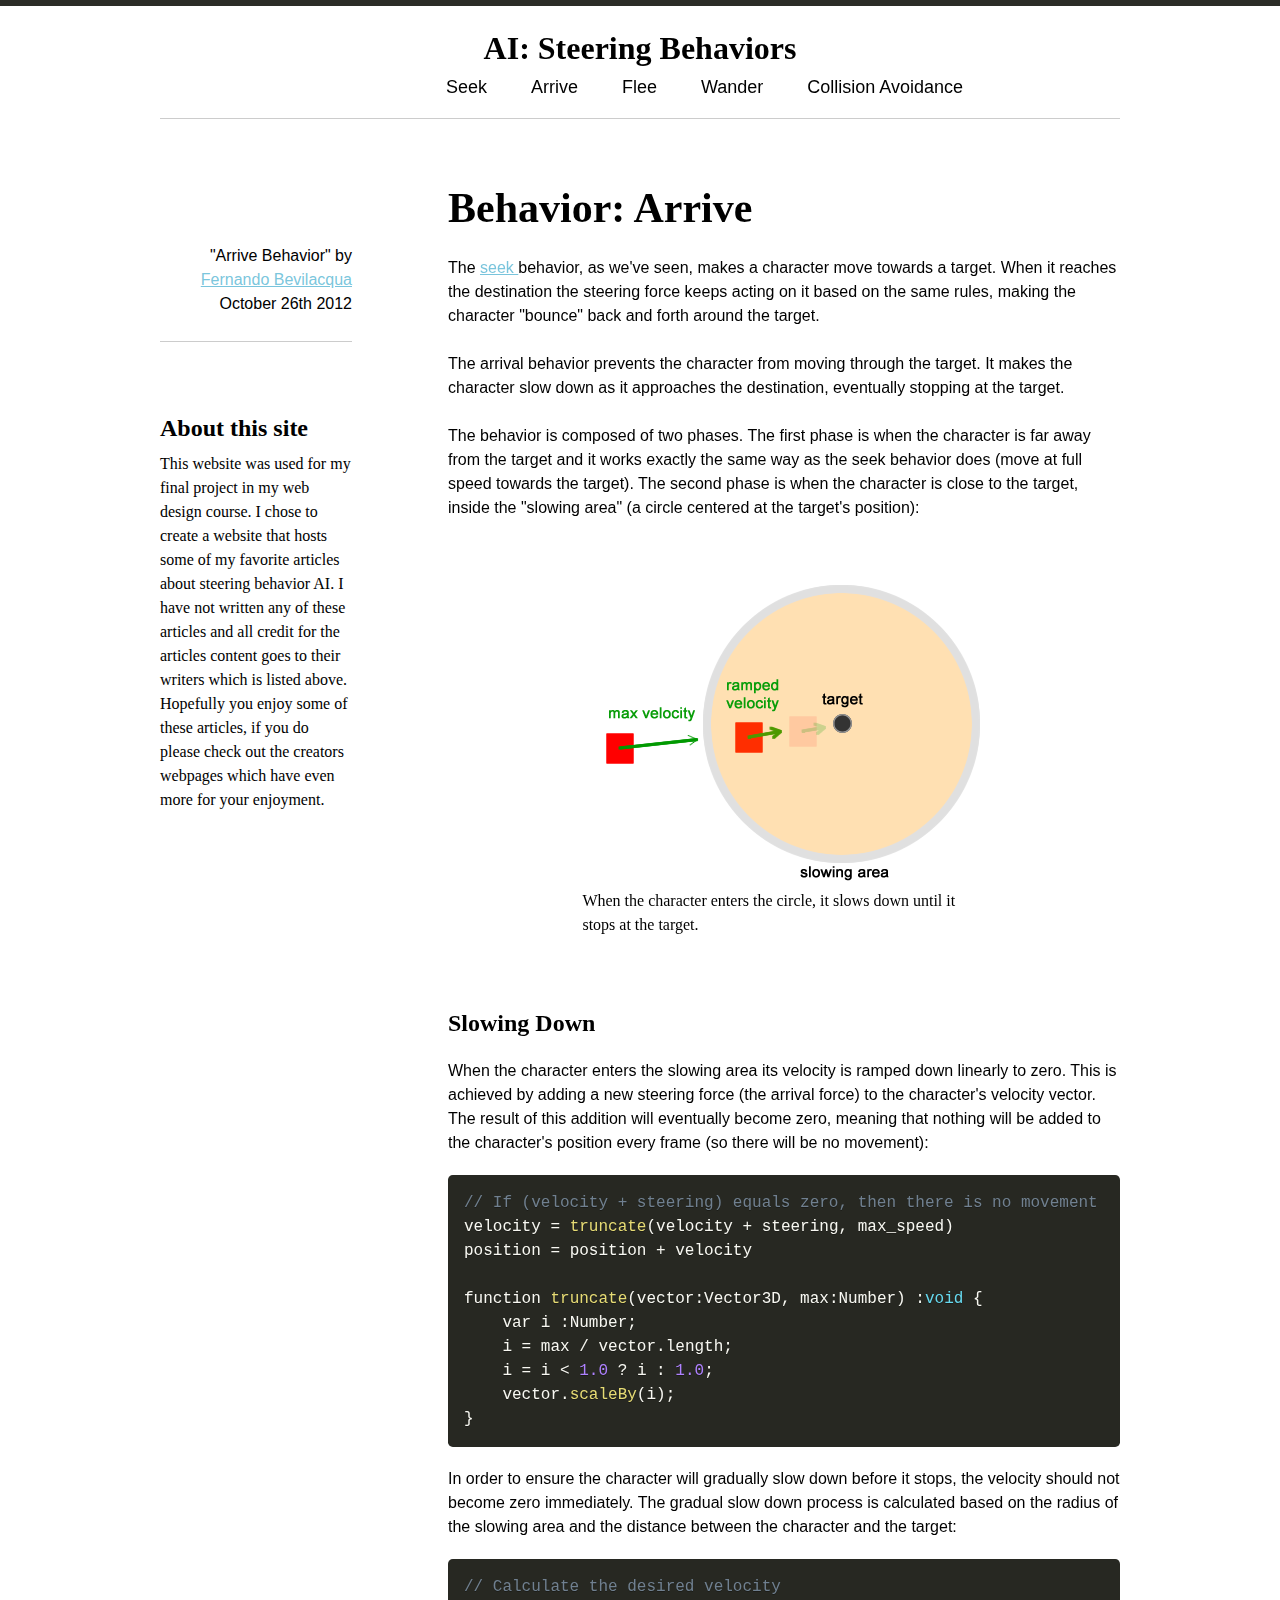
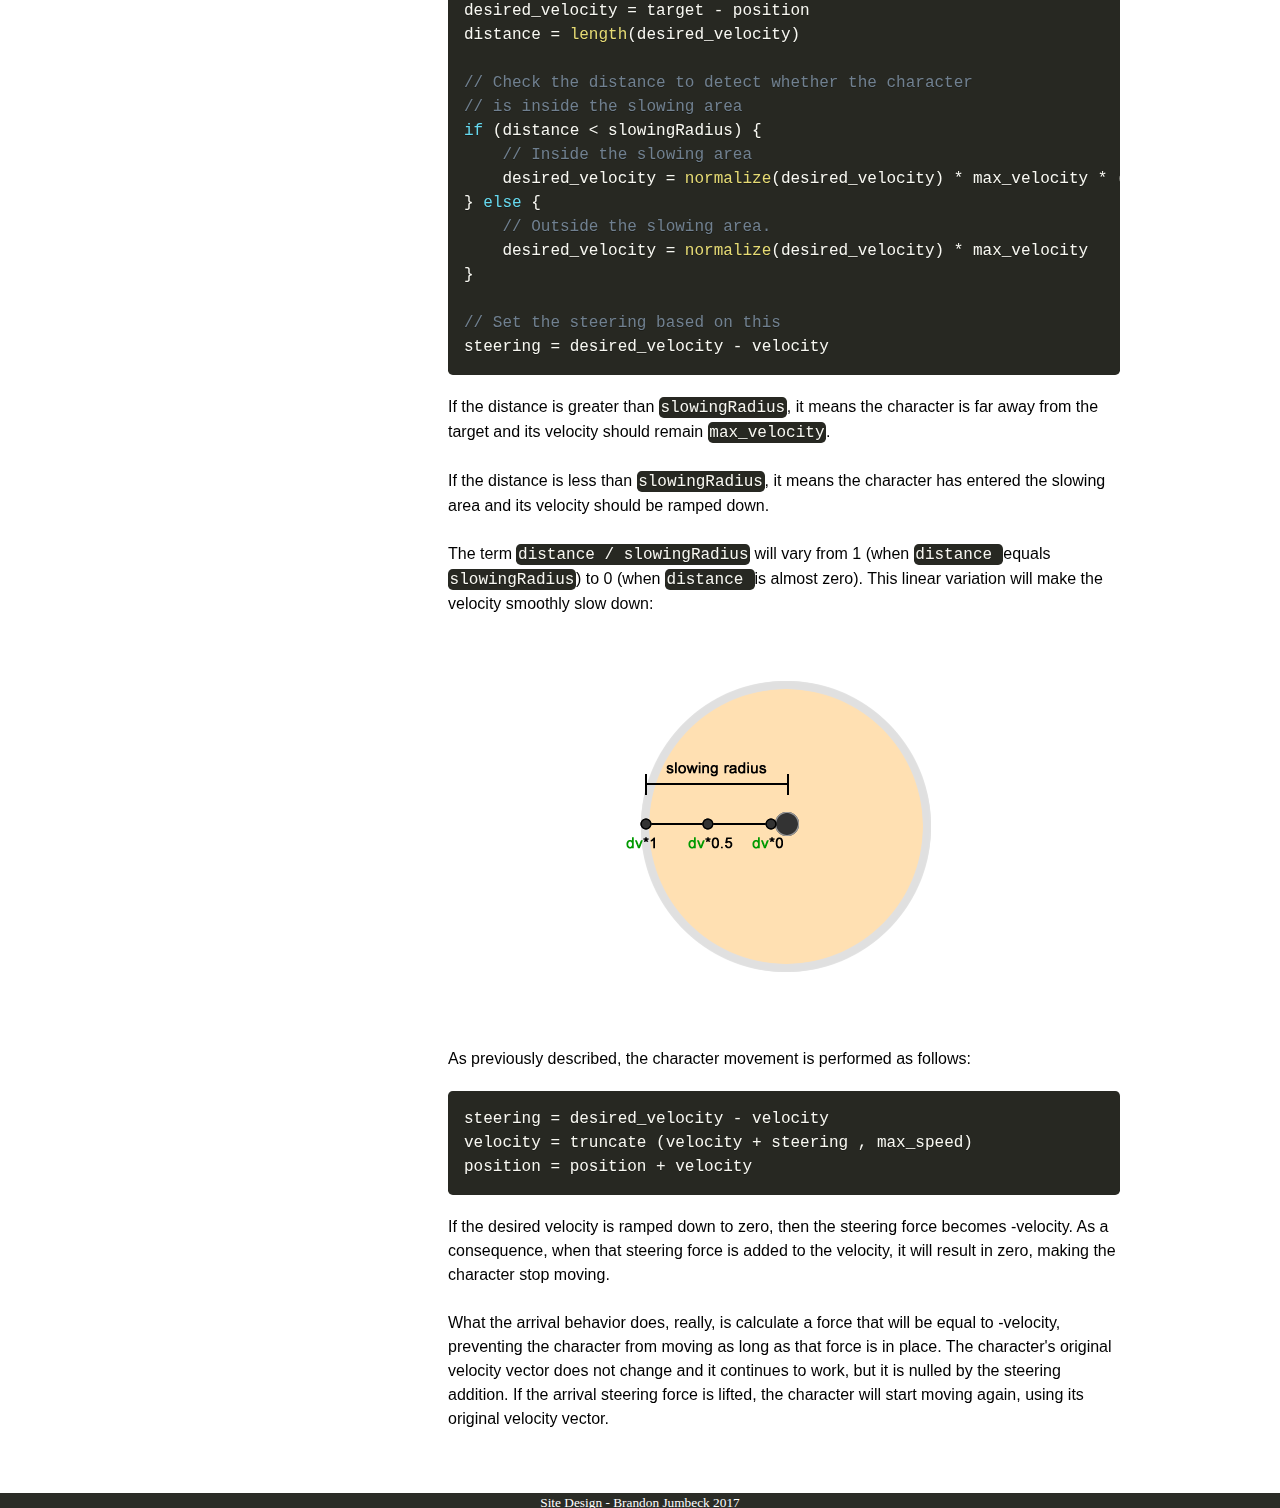
==== arrive.html @ 7009dbf5 "More Work" ====
<!DOCTYPE html PUBLIC "-//W3C//DTD XHTML 1.0 Strict//EN"
"http://www.w3.org/TR/xhtml1/DTD/xhtml1-strict.dtd">
<html xmlns="http://www.w3.org/1999/xhtml">

<head>
    <title>Arrive Behavior</title>
    <link rel="stylesheet" href="Resources/stylesheet.css">
    <link rel="stylesheet" href="Resources/prism.css">
    <script src="Resources/prism.js"></script>
</head>

<body>
    <div id="top_bar"/>

    <div id="below_top_bar">
        <header>
            <h1>AI: Steering Behaviors</h1>

            <nav>
                <ul>
                    <li><a href="index.html">Seek</a></li>
                    <li><a href="arrive.html">Arrive</a></li>
                    <li><a href="flee.html">Flee</a></li>
                    <li><a href="wander.html">Wander</a></li>
                    <li><a href="collision.html">Collision Avoidance</a></li>
                </ul>
            </nav>
        </header>

        <div id="sidebar">
            <p id="article_info">
                "Arrive Behavior" by <a href="https://gamedevelopment.tutsplus.com/tutorials/understanding-steering-behaviors-flee-and-arrival--gamedev-1303">Fernando Bevilacqua</a>
                October 26th 2012
            </p>

            <p id="about_info">
                <h3>About this site</h3>
                This website was used for my final project in my web design course.
                I chose to create a website that hosts some of my favorite articles about steering behavior AI. 
                I have not written any of these articles and all credit for the articles content goes to their 
                writers which is listed above.

                Hopefully you enjoy some of these articles, if you do please check out the creators webpages
                which have even more for your enjoyment.
            </p>
        </div>

        <div id="main_content">
            <h2>Behavior: Arrive</h2>
            <article>
                <p>
                    The <a href="index.html">seek </a> behavior, as we've seen, makes a character move towards a target. When it reaches the destination 
                    the steering force keeps acting on it based on the same rules, making the character "bounce" back and forth 
                    around the target.
                </p>

                <p>
                    The arrival behavior prevents the character from moving through the target. It makes the character 
                    slow down as it approaches the destination, eventually stopping at the target.
                </p>

                <p>
                    The behavior is composed of two phases. The first phase is when the character is far away from the target 
                    and it works exactly the same way as the seek behavior does (move at full speed towards the target). The second 
                    phase is when the character is close to the target, inside the "slowing area" (a circle centered at the target's position):
                </p>

                <figure>
                    <img src="Resources\Images\steering_forces_arrival_velocities.png">
                    <figcaption>When the character enters the circle, it slows down until it stops at the target.</figcaption>
                </figure>

                <h3>Slowing Down</h3>

                <p>
                    When the character enters the slowing area its velocity is ramped down linearly to zero. This is achieved by 
                    adding a new steering force (the arrival force) to the character's velocity vector. The result of this addition 
                    will eventually become zero, meaning that nothing will be added to the character's position every frame 
                    (so there will be no movement):
                </p>

                <!-- Hate this line but couldn't figure out how to get the third party to format it properly with correct whitespace -->
                <pre><code class="language-cpp">// If (velocity + steering) equals zero, then there is no movement
velocity = truncate(velocity + steering, max_speed)
position = position + velocity
                         
function truncate(vector:Vector3D, max:Number) :void {
    var i :Number;
    i = max / vector.length;
    i = i < 1.0 ? i : 1.0;
    vector.scaleBy(i);
}</code></pre>

                <p>
                    In order to ensure the character will gradually slow down before it stops, the velocity should not become zero 
                    immediately. The gradual slow down process is calculated based on the radius of the slowing area and the distance 
                    between the character and the target:
                </p>

                <!-- Hate this line but couldn't figure out how to get the third party to format it properly with correct whitespace -->
                <pre><code class="language-cpp">// Calculate the desired velocity
desired_velocity = target - position
distance = length(desired_velocity)
 
// Check the distance to detect whether the character
// is inside the slowing area
if (distance < slowingRadius) {
    // Inside the slowing area
    desired_velocity = normalize(desired_velocity) * max_velocity * (distance / slowingRadius)
} else {
    // Outside the slowing area.
    desired_velocity = normalize(desired_velocity) * max_velocity
}
 
// Set the steering based on this
steering = desired_velocity - velocity</code></pre>

                <p>
                    If the distance is greater than <code class="language-cpp">slowingRadius</code>, it means the character is far away from the 
                    target and its velocity should remain <code class="language-cpp">max_velocity</code>.
                </p>

                <p>
                    If the distance is less than <code class="language-cpp">slowingRadius</code>, it means the character has entered the slowing area and its 
                    velocity should be ramped down.
                </p>

                <p>
                    The term <code class="language-cpp">distance / slowingRadius</code> will vary from 1 (when <code class="language-cpp">distance </code> 
                    equals <code class="language-cpp">slowingRadius</code>) to 0 (when <code class="language-cpp">distance </code> is almost zero). 
                    This linear variation will make the velocity smoothly slow down:
                </p>

                <figure>
                    <img src="Resources\Images\steering_forces_arrival_slowing_down_factor.png">
                </figure>

                <p>As previously described, the character movement is performed as follows:</p>

                <!-- Hate this line but couldn't figure out how to get the third party to format it properly with correct whitespace -->
                <pre><code class="language-cpp">steering = desired_velocity - velocity
velocity = truncate (velocity + steering , max_speed)
position = position + velocity</code></pre>

                <p>
                    If the desired velocity is ramped down to zero, then the steering force becomes -velocity. As a consequence, when 
                    that steering force is added to the velocity, it will result in zero, making the character stop moving.
                </p>

                <p>
                    What the arrival behavior does, really, is calculate a force that will be equal to -velocity, preventing the character 
                    from moving as long as that force is in place. The character's original velocity vector does not change and it continues 
                    to work, but it is nulled by the steering addition. If the arrival steering force is lifted, the character will start moving again, 
                    using its original velocity vector.
                </p>
            </article>
        </div>
    </div>

    <footer>
        <small>Site Design - Brandon Jumbeck 2017</small>
    </footer>
</body>
---- Resources/stylesheet.css ----
* {
    margin: 0;
    padding: 0;
}

/**************************************
/ Header Markup
/*************************************/
header {
    border-bottom: 0.0625em solid #ccc;
    display: block;
    padding: 10px 50px;

    text-align: center;
}

header > h1 {
    display: inline-block;
    padding-top: 20px;
}

header > nav {
    display: inline-block;
    padding-left: 15%;
}

header > nav > ul > li {
    display: inline-block;
    padding: 10px 20px;
}

header > nav > ul > li > a {
    text-decoration: none;
    color: black;
    font-size: 18px;
}

header > nav > ul > li > a:hover {
    border-bottom: 0.1875em solid rgba(106, 190, 216, 0.9);
    padding-bottom: 5px;
}

/**************************************
/ Main Elements Markup
/*************************************/

p {
    font-family: 'Myriad Pro', 'Helvetica Neue', 'Arial', 'Helvetica', 'sans-serif';
}

a {
    font-family: 'Myriad Pro', 'Helvetica Neue', 'Arial', 'Helvetica', 'sans-serif';
    color: rgba(106, 190, 216, 0.9);
}

h2 {
    font-family: "Georgia";
    font-size: 42px;
    padding-bottom: 24px;
}

h3 {
    font-family: "Georgia";
    font-size: 24px;
    padding: 24px 0 12px 0;
}

footer {
    clear: left;

    background: #2b2c27;
    color: #ffffff;
    height: 0.375em;

    text-align: center;
    
    position: relative;
    bottom: 0;

    width: 100%;
    height: 20px;
}

#top_bar {
    background: #2b2c27;
    height: 0.375em;
}

#below_top_bar {
    width: 75%;
    margin: 0 auto;
}

/**************************************
/ Content Markup
/*************************************/
#main_content {
    width: 70%;
    float: left;

    padding-top: 8%;
    padding-left: 10%;
    padding-bottom: 50px;

    line-height: 24px;
}

#main_content > article > p {
    padding: 12px 0;
}

#main_content > article > figure {
    display: block;
    width: 60%;
    margin: 50px auto;
}

#main_content > article > figure > embed {
    width: 100%;
    margin: 0 auto;
}

#main_content > article > figure > figcaption {
    text-align: left;
}

/**************************************
/ Sidebar Markup
/*************************************/
#sidebar {
    width: 20%;
    float: left;

    padding-top: 10.5%;
    line-height: 24px;
}

#sidebar > #article_info {
    line-height: 24px;
    text-align: right;
    white-space: pre-line;
    border-bottom: 0.0625em solid #ccc;
    padding-bottom: 25px;
}

#sidebar > #about_info {
    padding-top: 50px;
    padding-left: 25px;
    text-align: left;
}
---- Resources/prism.css ----
/* http://prismjs.com/download.html?themes=prism-okaidia&languages=markup+css+clike+javascript+c+cpp&plugins=line-numbers */
/**
 * okaidia theme for JavaScript, CSS and HTML
 * Loosely based on Monokai textmate theme by http://www.monokai.nl/
 * @author ocodia
 */

code[class*="language-"],
pre[class*="language-"] {
	color: #f8f8f2;
	background: none;
	text-shadow: 0 1px rgba(0, 0, 0, 0.3);
	font-family: Consolas, Monaco, 'Andale Mono', 'Ubuntu Mono', monospace;
	text-align: left;
	white-space: pre;
	word-spacing: normal;
	word-break: normal;
	word-wrap: normal;
	line-height: 1.5;

	-moz-tab-size: 4;
	-o-tab-size: 4;
	tab-size: 4;

	-webkit-hyphens: none;
	-moz-hyphens: none;
	-ms-hyphens: none;
	hyphens: none;
}

/* Code blocks */
pre[class*="language-"] {
	padding: 1em;
	margin: .5em 0;
	overflow: auto;
	border-radius: 0.3em;
}

:not(pre) > code[class*="language-"],
pre[class*="language-"] {
	background: #272822;
}

/* Inline code */
:not(pre) > code[class*="language-"] {
	padding: .1em;
	border-radius: .3em;
	white-space: normal;
}

.token.comment,
.token.prolog,
.token.doctype,
.token.cdata {
	color: slategray;
}

.token.punctuation {
	color: #f8f8f2;
}

.namespace {
	opacity: .7;
}

.token.property,
.token.tag,
.token.constant,
.token.symbol,
.token.deleted {
	color: #f92672;
}

.token.boolean,
.token.number {
	color: #ae81ff;
}

.token.selector,
.token.attr-name,
.token.string,
.token.char,
.token.builtin,
.token.inserted {
	color: #a6e22e;
}

.token.operator,
.token.entity,
.token.url,
.language-css .token.string,
.style .token.string,
.token.variable {
	color: #f8f8f2;
}

.token.atrule,
.token.attr-value,
.token.function {
	color: #e6db74;
}

.token.keyword {
	color: #66d9ef;
}

.token.regex,
.token.important {
	color: #fd971f;
}

.token.important,
.token.bold {
	font-weight: bold;
}
.token.italic {
	font-style: italic;
}

.token.entity {
	cursor: help;
}

pre.line-numbers {
	position: relative;
	padding-left: 3.8em;
	counter-reset: linenumber;
}

pre.line-numbers > code {
	position: relative;
    white-space: inherit;
}

.line-numbers .line-numbers-rows {
	position: absolute;
	pointer-events: none;
	top: 0;
	font-size: 100%;
	left: -3.8em;
	width: 3em; /* works for line-numbers below 1000 lines */
	letter-spacing: -1px;
	border-right: 1px solid #999;

	-webkit-user-select: none;
	-moz-user-select: none;
	-ms-user-select: none;
	user-select: none;

}

	.line-numbers-rows > span {
		pointer-events: none;
		display: block;
		counter-increment: linenumber;
	}

		.line-numbers-rows > span:before {
			content: counter(linenumber);
			color: #999;
			display: block;
			padding-right: 0.8em;
			text-align: right;
		}
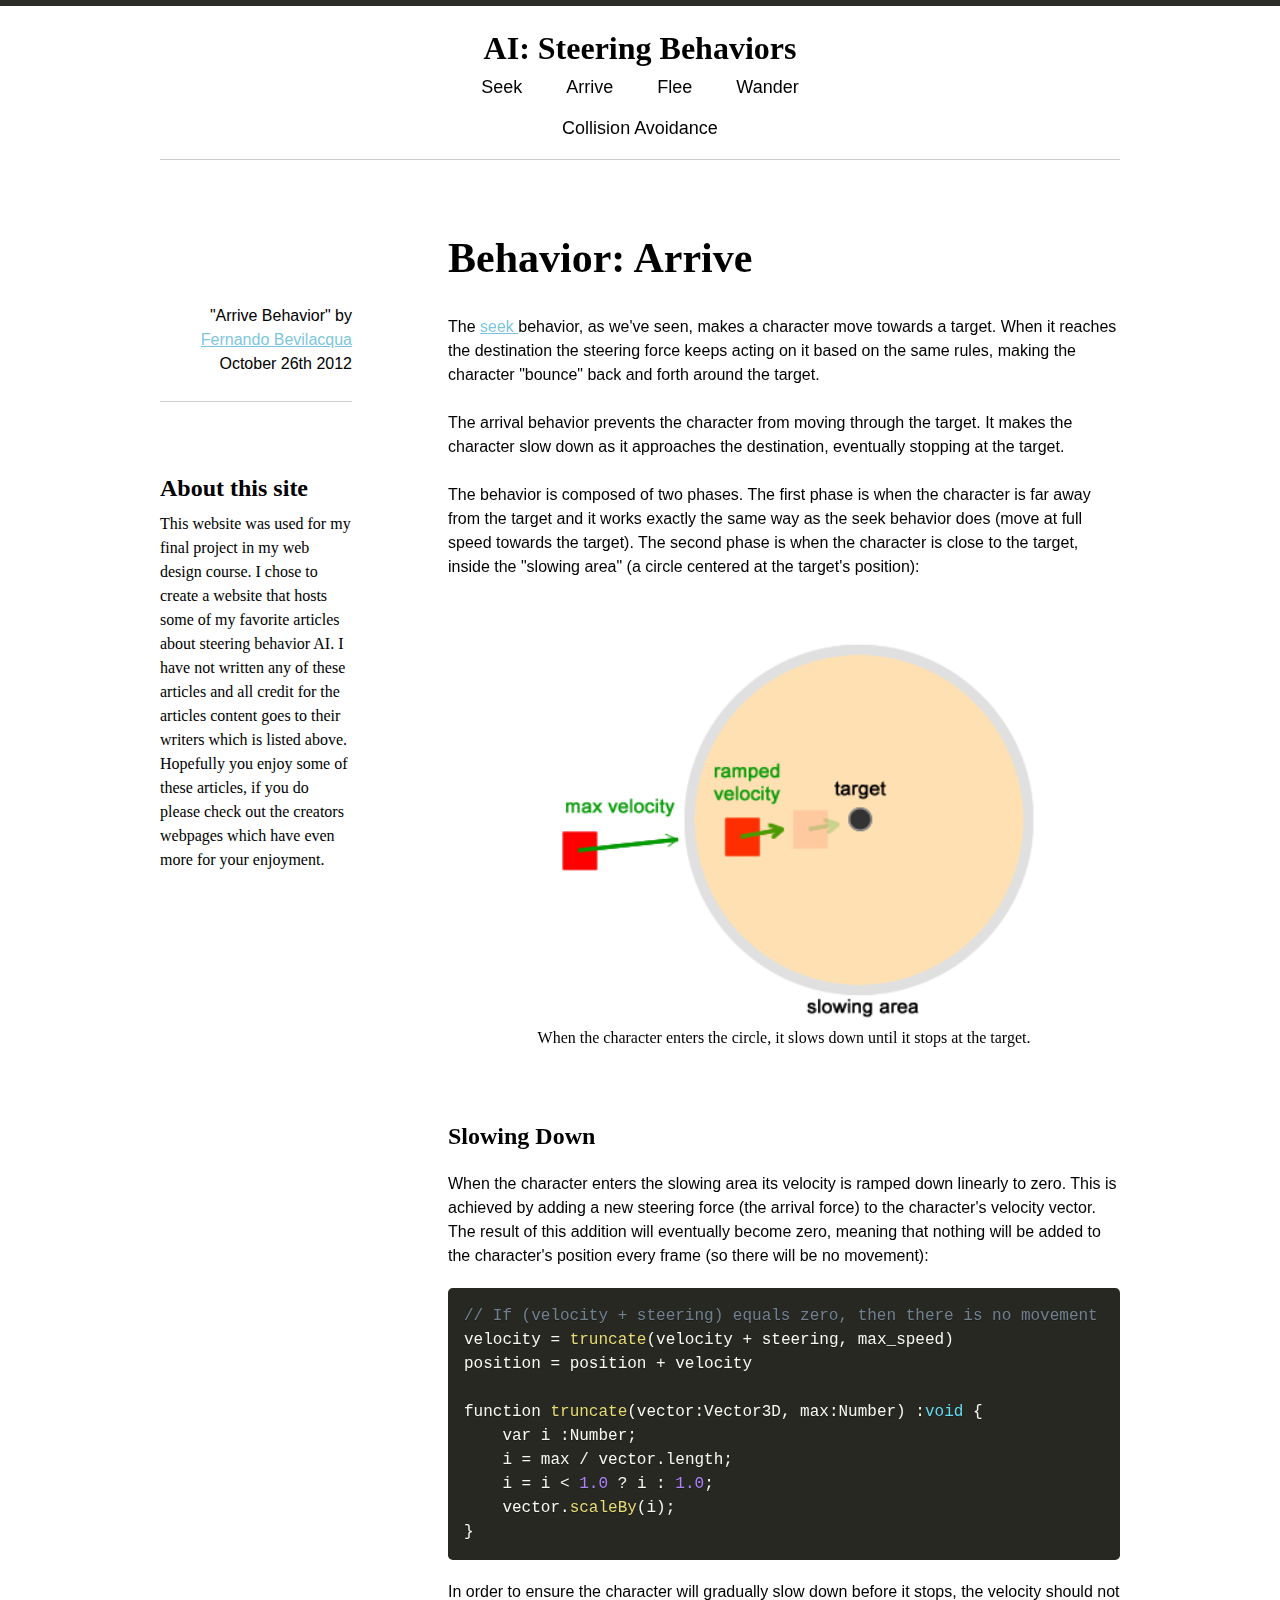
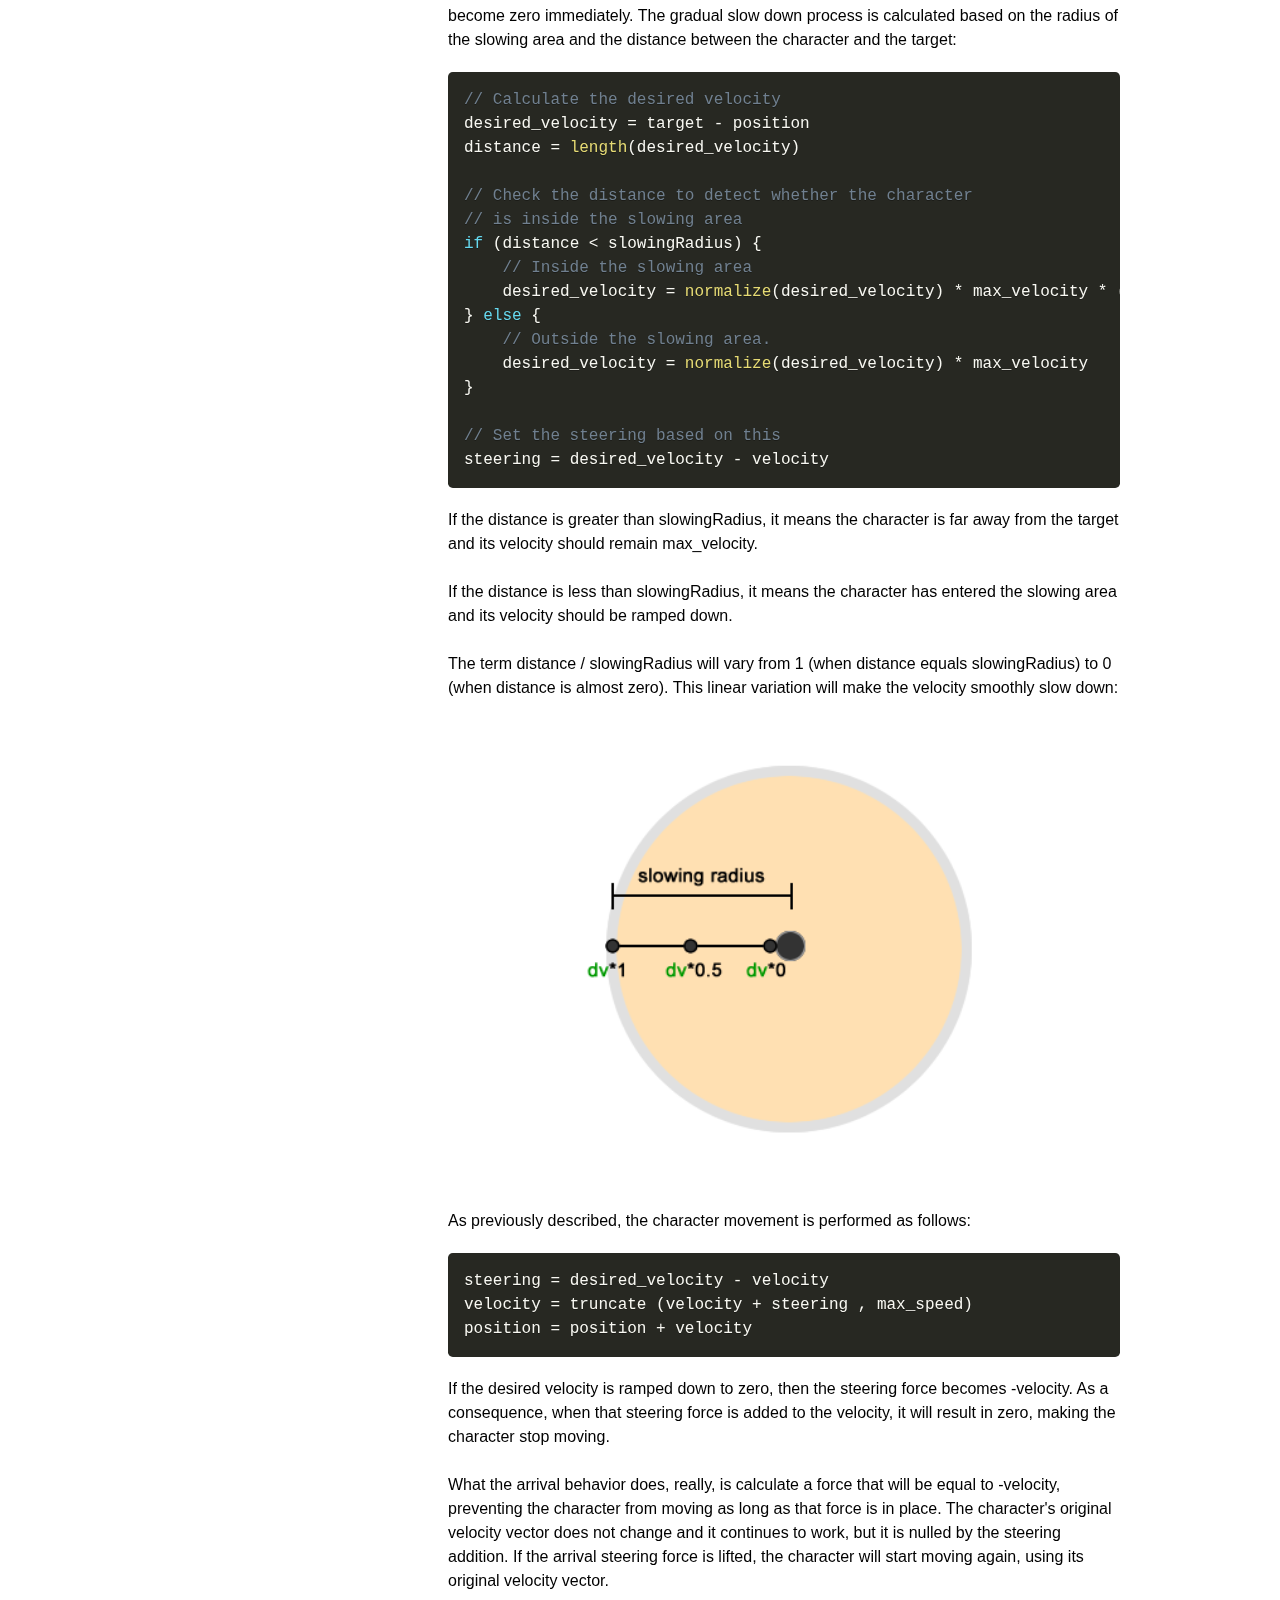
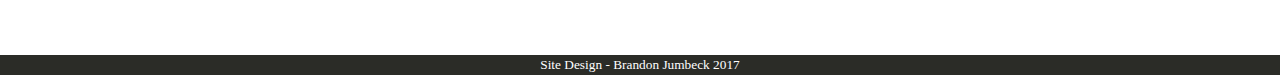
==== commit 29d6ac0e: "Some minor changes to the design to polish things up a bit on all resolutions." ====
--- a/arrive.html
+++ b/arrive.html
@@ -116,18 +116,18 @@
 steering = desired_velocity - velocity</code></pre>
 
                 <p>
-                    If the distance is greater than <code class="language-cpp">slowingRadius</code>, it means the character is far away from the 
-                    target and its velocity should remain <code class="language-cpp">max_velocity</code>.
+                    If the distance is greater than slowingRadius, it means the character is far away from the 
+                    target and its velocity should remain max_velocity.
                 </p>
 
                 <p>
-                    If the distance is less than <code class="language-cpp">slowingRadius</code>, it means the character has entered the slowing area and its 
+                    If the distance is less than slowingRadius, it means the character has entered the slowing area and its 
                     velocity should be ramped down.
                 </p>
 
                 <p>
-                    The term <code class="language-cpp">distance / slowingRadius</code> will vary from 1 (when <code class="language-cpp">distance </code> 
-                    equals <code class="language-cpp">slowingRadius</code>) to 0 (when <code class="language-cpp">distance </code> is almost zero). 
+                    The term distance / slowingRadius will vary from 1 (when distance
+                    equals slowingRadius) to 0 (when distance is almost zero). 
                     This linear variation will make the velocity smoothly slow down:
                 </p>
 
--- a/Resources/stylesheet.css
+++ b/Resources/stylesheet.css
@@ -7,7 +7,7 @@
 / Header Markup
 /*************************************/
 header {
-    border-bottom: 0.0625em solid #ccc;
+    border-bottom: 1px solid #ccc;
     display: block;
     padding: 10px 50px;
 
@@ -17,11 +17,14 @@
 header > h1 {
     display: inline-block;
     padding-top: 20px;
+    width: 40%;
+    font-family: "Georgia";
 }
 
 header > nav {
     display: inline-block;
-    padding-left: 15%;
+    padding-left: auto;
+    width: 60%;
 }
 
 header > nav > ul > li {
@@ -57,6 +60,7 @@
     font-family: "Georgia";
     font-size: 42px;
     padding-bottom: 24px;
+    line-height: 42px;
 }
 
 h3 {
@@ -99,7 +103,6 @@
     float: left;
 
     padding-top: 8%;
-    padding-left: 10%;
     padding-bottom: 50px;
 
     line-height: 24px;
@@ -111,7 +114,7 @@
 
 #main_content > article > figure {
     display: block;
-    width: 60%;
+    width: 75%;
     margin: 50px auto;
 }
 
@@ -120,8 +123,13 @@
     margin: 0 auto;
 }
 
+#main_content > article > figure > img {
+    width: 100%;
+    margin: 0 auto;
+}
+
 #main_content > article > figure > figcaption {
-    text-align: left;
+    text-align: center;
 }
 
 /**************************************
@@ -131,7 +139,8 @@
     width: 20%;
     float: left;
 
-    padding-top: 10.5%;
+    padding-top: 12.5%;
+    padding-right: 10%;
     line-height: 24px;
 }
 
@@ -139,7 +148,7 @@
     line-height: 24px;
     text-align: right;
     white-space: pre-line;
-    border-bottom: 0.0625em solid #ccc;
+    border-bottom: 1px solid #ccc;
     padding-bottom: 25px;
 }
 
